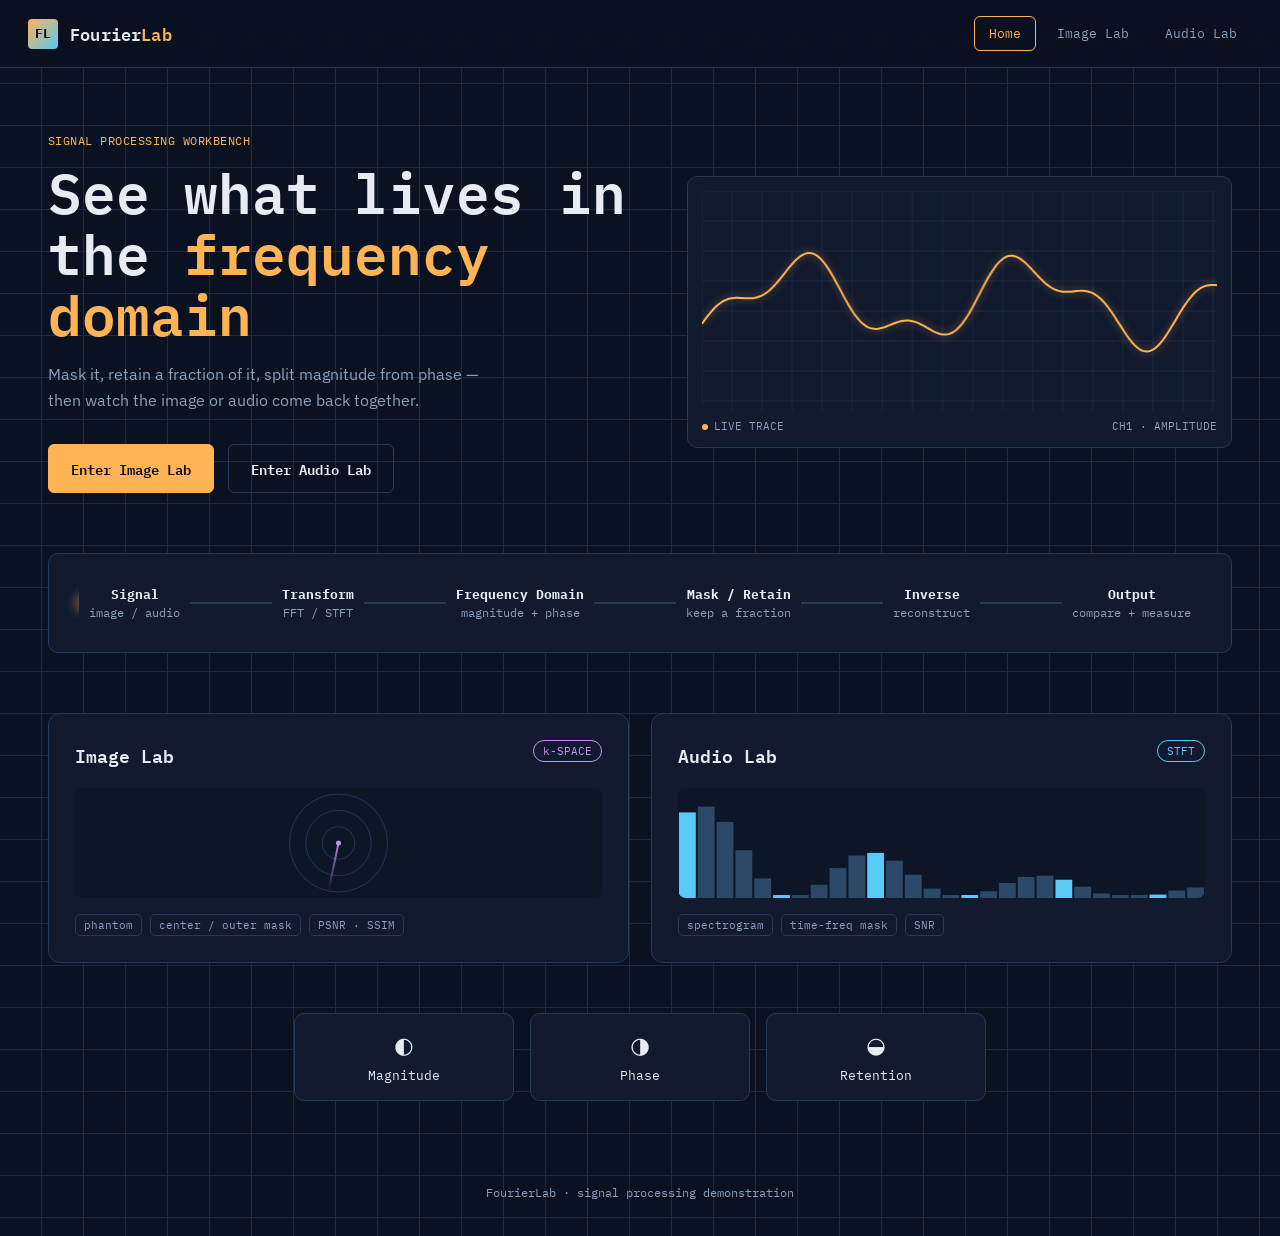
==== frontend/index.html @ 7675cf82 "changed teck stack, implemented core pages" ====
<!DOCTYPE html>
<html lang="en">
<head>
<meta charset="UTF-8">
<meta name="viewport" content="width=device-width, initial-scale=1.0">
<title>FourierLab</title>
<link rel="stylesheet" href="css/style.css">
</head>
<body>

<header class="topbar">
  <div class="brand">
    <img src="assets/logo.png" alt="" class="logo-img" onerror="this.style.display='none'; this.nextElementSibling.style.display='flex';">
    <div class="logo-fallback" style="display:none;">FL</div>
    <div class="brand-name">Fourier<span>Lab</span></div>
  </div>
  <nav class="topnav">
    <a href="index.html" class="active">Home</a>
    <a href="image-lab.html">Image Lab</a>
    <a href="audio-lab.html">Audio Lab</a>
  </nav>
</header>

<section class="hero">
  <div>
    <div class="hero-eyebrow">SIGNAL PROCESSING WORKBENCH</div>
    <h1>See what lives in<br>the <span class="accent">frequency domain</span></h1>
    <p class="hero-sub">
      Mask it, retain a fraction of it, split magnitude from phase —
      then watch the image or audio come back together.
    </p>
    <div class="hero-actions">
      <a href="image-lab.html" class="btn btn-primary">Enter Image Lab</a>
      <a href="audio-lab.html" class="btn btn-ghost">Enter Audio Lab</a>
    </div>
  </div>
  <div class="scope-wrap">
    <canvas id="heroScope"></canvas>
    <div class="scope-label">
      <span><span class="live-dot"></span>LIVE TRACE</span>
      <span>CH1 &middot; AMPLITUDE</span>
    </div>
  </div>
</section>

<div class="pipeline">
  <div class="pipeline-rail">
    <div class="pipeline-pulse"></div>
    <div class="pipeline-node"><b>Signal</b>image / audio</div>
    <div class="pipeline-node"><b>Transform</b>FFT / STFT</div>
    <div class="pipeline-node"><b>Frequency Domain</b>magnitude + phase</div>
    <div class="pipeline-node"><b>Mask / Retain</b>keep a fraction</div>
    <div class="pipeline-node"><b>Inverse</b>reconstruct</div>
    <div class="pipeline-node"><b>Output</b>compare + measure</div>
  </div>
</div>

<div class="tiles">
  <a href="image-lab.html" class="tile tile-mri">
    <div class="tile-top">
      <div class="tile-title">Image Lab</div>
      <div class="tile-domain">k-SPACE</div>
    </div>
    <div class="tile-visual"><canvas id="mriTileCanvas" style="width:100%; height:100%;"></canvas></div>
    <div class="tile-chips">
      <span>phantom</span><span>center / outer mask</span><span>PSNR &middot; SSIM</span>
    </div>
  </a>

  <a href="audio-lab.html" class="tile tile-audio">
    <div class="tile-top">
      <div class="tile-title">Audio Lab</div>
      <div class="tile-domain">STFT</div>
    </div>
    <div class="tile-visual"><canvas id="audioTileCanvas" style="width:100%; height:100%;"></canvas></div>
    <div class="tile-chips">
      <span>spectrogram</span><span>time-freq mask</span><span>SNR</span>
    </div>
  </a>
</div>

<div class="glossary">
  <div class="gloss-item">
    <div class="gloss-icon">◐</div>
    <div class="gloss-label">Magnitude</div>
    <div class="gloss-tip">Energy at each frequency — mostly contrast in images, loudness in audio.</div>
  </div>
  <div class="gloss-item">
    <div class="gloss-icon">◑</div>
    <div class="gloss-label">Phase</div>
    <div class="gloss-tip">Alignment of each frequency — carries most of an image's structure, but little of what you hear.</div>
  </div>
  <div class="gloss-item">
    <div class="gloss-icon">◒</div>
    <div class="gloss-label">Retention</div>
    <div class="gloss-tip">Reconstructing from a fraction of the data — the core experiment in both labs.</div>
  </div>
</div>

<div class="site-footer">FourierLab &middot; signal processing demonstration</div>

<script src="js/animations.js"></script>
<script src="js/api.js"></script>
<script>
  drawScope("heroScope");
  drawRadialSweep("mriTileCanvas");
  drawSpectrumBars("audioTileCanvas");
</script>
</body>
</html>
---- frontend/css/style.css ----
@import url('https://fonts.googleapis.com/css2?family=IBM+Plex+Mono:wght@400;500;600;700&family=IBM+Plex+Sans:wght@400;500&display=swap');

:root {
  --bg: #0A1120;
  --panel: #111A2E;
  --panel-raised: #16223B;
  --grid: #1C2A44;
  --border: #263a5c;
  --amber: #FFB454;
  --cyan: #59C9F5;
  --violet: #C792EA;
  --text: #E7ECF3;
  --text-dim: #8CA0BE;
  --success: #4ADE80;
  --error: #F87171;
  --header-h: 68px;
  --sidebar-w: 272px;
  --mono: 'IBM Plex Mono', 'Courier New', monospace;
  --sans: 'IBM Plex Sans', system-ui, sans-serif;
}

* { box-sizing: border-box; margin: 0; padding: 0; }

@media (prefers-reduced-motion: reduce) {
  *, *::before, *::after { animation-duration: 0.01ms !important; animation-iteration-count: 1 !important; }
}

body {
  background: var(--bg);
  color: var(--text);
  font-family: var(--sans);
  background-image:
    linear-gradient(var(--grid) 1px, transparent 1px),
    linear-gradient(90deg, var(--grid) 1px, transparent 1px);
  background-size: 42px 42px;
  background-position: -1px -1px;
}

a { color: inherit; text-decoration: none; }

::selection { background: var(--amber); color: #0A1120; }

/* ---------- topbar ---------- */

.topbar {
  height: var(--header-h);
  display: flex;
  align-items: center;
  justify-content: space-between;
  padding: 0 28px;
  border-bottom: 1px solid var(--border);
  background: rgba(10, 17, 32, 0.9);
  backdrop-filter: blur(6px);
  position: sticky;
  top: 0;
  z-index: 50;
}

.brand { display: flex; align-items: center; gap: 12px; }

.logo-img { height: 30px; width: 30px; object-fit: contain; display: block; }
.logo-fallback {
  height: 30px; width: 30px; border-radius: 4px;
  background: linear-gradient(135deg, var(--amber), var(--cyan));
  align-items: center; justify-content: center;
  font-family: var(--mono); font-weight: 700; font-size: 0.8rem; color: #0A1120;
}
.brand-name {
  font-family: var(--mono);
  font-weight: 600;
  font-size: 1.05rem;
  letter-spacing: 0.01em;
}
.brand-name span { color: var(--amber); }

.topnav { display: flex; gap: 6px; }
.topnav a {
  font-family: var(--mono);
  font-size: 0.82rem;
  color: var(--text-dim);
  padding: 8px 14px;
  border-radius: 6px;
  border: 1px solid transparent;
  transition: color 0.15s, border-color 0.15s;
}
.topnav a:hover { color: var(--text); border-color: var(--border); }
.topnav a.active { color: var(--amber); border-color: var(--amber); }

/* ---------- layout: app shell (used on lab pages) ---------- */

.app-layout { display: flex; min-height: calc(100vh - var(--header-h)); }

.sidebar {
  width: var(--sidebar-w);
  flex-shrink: 0;
  background: var(--panel);
  border-right: 1px solid var(--border);
  padding: 22px 18px;
  overflow-y: auto;
}

.sidebar-group { margin-bottom: 22px; }
.sidebar-title {
  font-family: var(--mono);
  font-size: 0.68rem;
  text-transform: uppercase;
  letter-spacing: 0.08em;
  color: var(--text-dim);
  margin-bottom: 10px;
}

.content { flex: 1; padding: 36px 44px; max-width: 1500px; }

/* ---------- hero ---------- */

.hero {
  display: grid;
  grid-template-columns: 1.1fr 1fr;
  gap: 40px;
  align-items: center;
  padding: 64px 48px 52px 48px;
  max-width: 1400px;
  margin: 0 auto;
}

.hero-eyebrow {
  font-family: var(--mono);
  font-size: 0.78rem;
  color: var(--amber);
  letter-spacing: 0.04em;
  margin-bottom: 14px;
}

.hero h1 {
  font-family: var(--mono);
  font-size: clamp(2.3rem, 4.4vw, 3.6rem);
  font-weight: 600;
  line-height: 1.08;
  color: var(--text);
}

.hero h1 .accent { color: var(--amber); }

.hero-sub {
  font-family: var(--sans);
  font-size: 1rem;
  color: var(--text-dim);
  max-width: 46ch;
  margin: 18px 0 30px 0;
  line-height: 1.6;
}

.hero-actions { display: flex; gap: 14px; }

.btn {
  font-family: var(--mono);
  font-size: 0.86rem;
  font-weight: 600;
  padding: 12px 22px;
  border-radius: 6px;
  border: 1px solid var(--border);
  cursor: pointer;
  display: inline-flex;
  align-items: center;
  gap: 8px;
  transition: transform 0.15s, border-color 0.15s, background 0.15s;
}
.btn-primary { background: var(--amber); color: #0A1120; border-color: var(--amber); }
.btn-primary:hover { transform: translateY(-2px); }
.btn-ghost { background: transparent; color: var(--text); }
.btn-ghost:hover { border-color: var(--cyan); color: var(--cyan); }

.scope-wrap {
  border: 1px solid var(--border);
  border-radius: 10px;
  background: var(--panel);
  padding: 14px;
}
.scope-wrap canvas { width: 100%; height: 220px; display: block; border-radius: 6px; }
.scope-label {
  font-family: var(--mono);
  font-size: 0.7rem;
  color: var(--text-dim);
  display: flex;
  justify-content: space-between;
  margin-top: 8px;
}
.scope-label .live-dot {
  display: inline-block; width: 6px; height: 6px; border-radius: 50%;
  background: var(--amber); margin-right: 6px;
  animation: pulse-dot 1.4s ease-in-out infinite;
}
@keyframes pulse-dot { 0%, 100% { opacity: 1; } 50% { opacity: 0.3; } }

/* ---------- pipeline strip ---------- */

.pipeline {
  max-width: 1400px;
  margin: 8px auto 60px auto;
  padding: 0 48px;
}

.pipeline-rail {
  position: relative;
  display: flex;
  justify-content: space-between;
  align-items: center;
  border: 1px solid var(--border);
  background: var(--panel);
  border-radius: 10px;
  padding: 26px 30px;
  overflow: hidden;
}

.pipeline-rail::before {
  content: "";
  position: absolute;
  left: 30px; right: 30px; top: 50%;
  height: 2px;
  background: var(--border);
  transform: translateY(-50%);
  z-index: 0;
}

.pipeline-pulse {
  position: absolute;
  top: 50%; left: 30px;
  width: 10px; height: 10px;
  margin-top: -5px;
  border-radius: 50%;
  background: var(--amber);
  box-shadow: 0 0 12px 3px rgba(255, 180, 84, 0.6);
  animation: travel 5s linear infinite;
  z-index: 1;
}
@keyframes travel {
  0%   { left: 30px; opacity: 0; }
  4%   { opacity: 1; }
  92%  { opacity: 1; }
  100% { left: calc(100% - 40px); opacity: 0; }
}

.pipeline-node {
  position: relative;
  z-index: 2;
  font-family: var(--mono);
  font-size: 0.76rem;
  color: var(--text-dim);
  background: var(--panel);
  padding: 6px 10px;
  text-align: center;
}
.pipeline-node b { display: block; color: var(--text); font-size: 0.82rem; margin-bottom: 2px; }

/* ---------- instrument tiles ---------- */

.tiles {
  max-width: 1400px;
  margin: 0 auto 50px auto;
  padding: 0 48px;
  display: grid;
  grid-template-columns: 1fr 1fr;
  gap: 22px;
}

.tile {
  border: 1px solid var(--border);
  background: var(--panel);
  border-radius: 12px;
  padding: 26px;
  transition: border-color 0.2s, transform 0.2s;
  display: block;
}
.tile:hover { transform: translateY(-3px); }
.tile-mri:hover { border-color: var(--violet); }
.tile-audio:hover { border-color: var(--cyan); }

.tile-top { display: flex; justify-content: space-between; align-items: flex-start; margin-bottom: 18px; }
.tile-title { font-family: var(--mono); font-size: 1.15rem; font-weight: 600; color: var(--text); }
.tile-domain { font-family: var(--mono); font-size: 0.68rem; padding: 3px 9px; border-radius: 999px; border: 1px solid; }
.tile-mri .tile-domain { color: var(--violet); border-color: var(--violet); }
.tile-audio .tile-domain { color: var(--cyan); border-color: var(--cyan); }

.tile-visual { height: 110px; margin-bottom: 16px; border-radius: 8px; background: #0d1626; overflow: hidden; }

.tile-chips { display: flex; gap: 8px; flex-wrap: wrap; font-family: var(--mono); font-size: 0.7rem; color: var(--text-dim); }
.tile-chips span { border: 1px solid var(--border); padding: 3px 8px; border-radius: 5px; }

/* ---------- glossary strip ---------- */

.glossary {
  max-width: 1400px;
  margin: 0 auto 60px auto;
  padding: 0 48px;
  display: flex;
  gap: 16px;
  justify-content: center;
}

.gloss-item {
  border: 1px solid var(--border);
  background: var(--panel);
  border-radius: 10px;
  padding: 16px 22px;
  text-align: center;
  flex: 1;
  max-width: 220px;
  cursor: default;
  position: relative;
}
.gloss-icon { font-size: 1.4rem; margin-bottom: 8px; }
.gloss-label { font-family: var(--mono); font-size: 0.8rem; color: var(--text); }
.gloss-item .gloss-tip {
  position: absolute; bottom: 100%; left: 50%; transform: translateX(-50%) translateY(-8px);
  background: var(--panel-raised); border: 1px solid var(--border); border-radius: 6px;
  padding: 8px 12px; width: 200px; font-size: 0.74rem; color: var(--text-dim);
  opacity: 0; pointer-events: none; transition: opacity 0.15s, transform 0.15s;
}
.gloss-item:hover .gloss-tip { opacity: 1; transform: translateX(-50%) translateY(-14px); }

/* ---------- footer ---------- */

.site-footer {
  text-align: center;
  font-family: var(--mono);
  font-size: 0.72rem;
  color: var(--text-dim);
  padding: 24px 0 36px 0;
}

@media (max-width: 880px) {
  .hero { grid-template-columns: 1fr; padding: 40px 24px; }
  .tiles { grid-template-columns: 1fr; padding: 0 24px; }
  .pipeline { padding: 0 24px; }
  .pipeline-rail { flex-wrap: wrap; gap: 14px; }
  .pipeline-rail::before, .pipeline-pulse { display: none; }
  .glossary { flex-wrap: wrap; padding: 0 24px; }
}
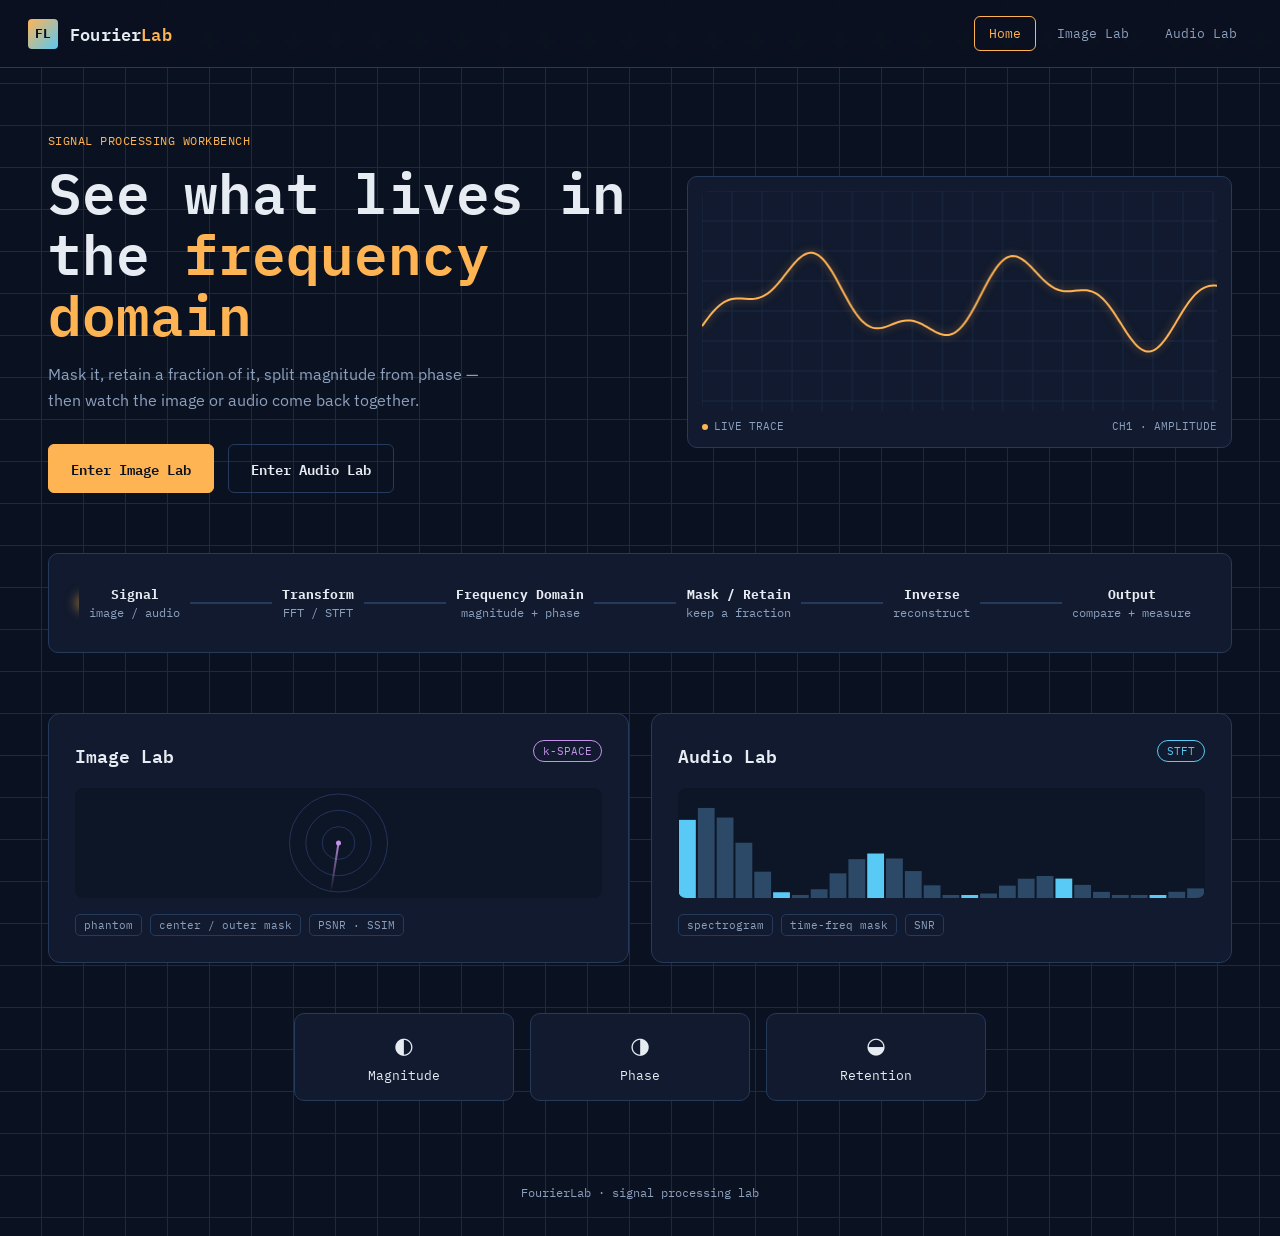
==== commit a35f28cb: "added README" ====
--- a/frontend/index.html
+++ b/frontend/index.html
@@ -97,7 +97,7 @@
   </div>
 </div>
 
-<div class="site-footer">FourierLab &middot; signal processing demonstration</div>
+<div class="site-footer">FourierLab &middot; signal processing lab</div>
 
 <script src="js/animations.js"></script>
 <script src="js/api.js"></script>
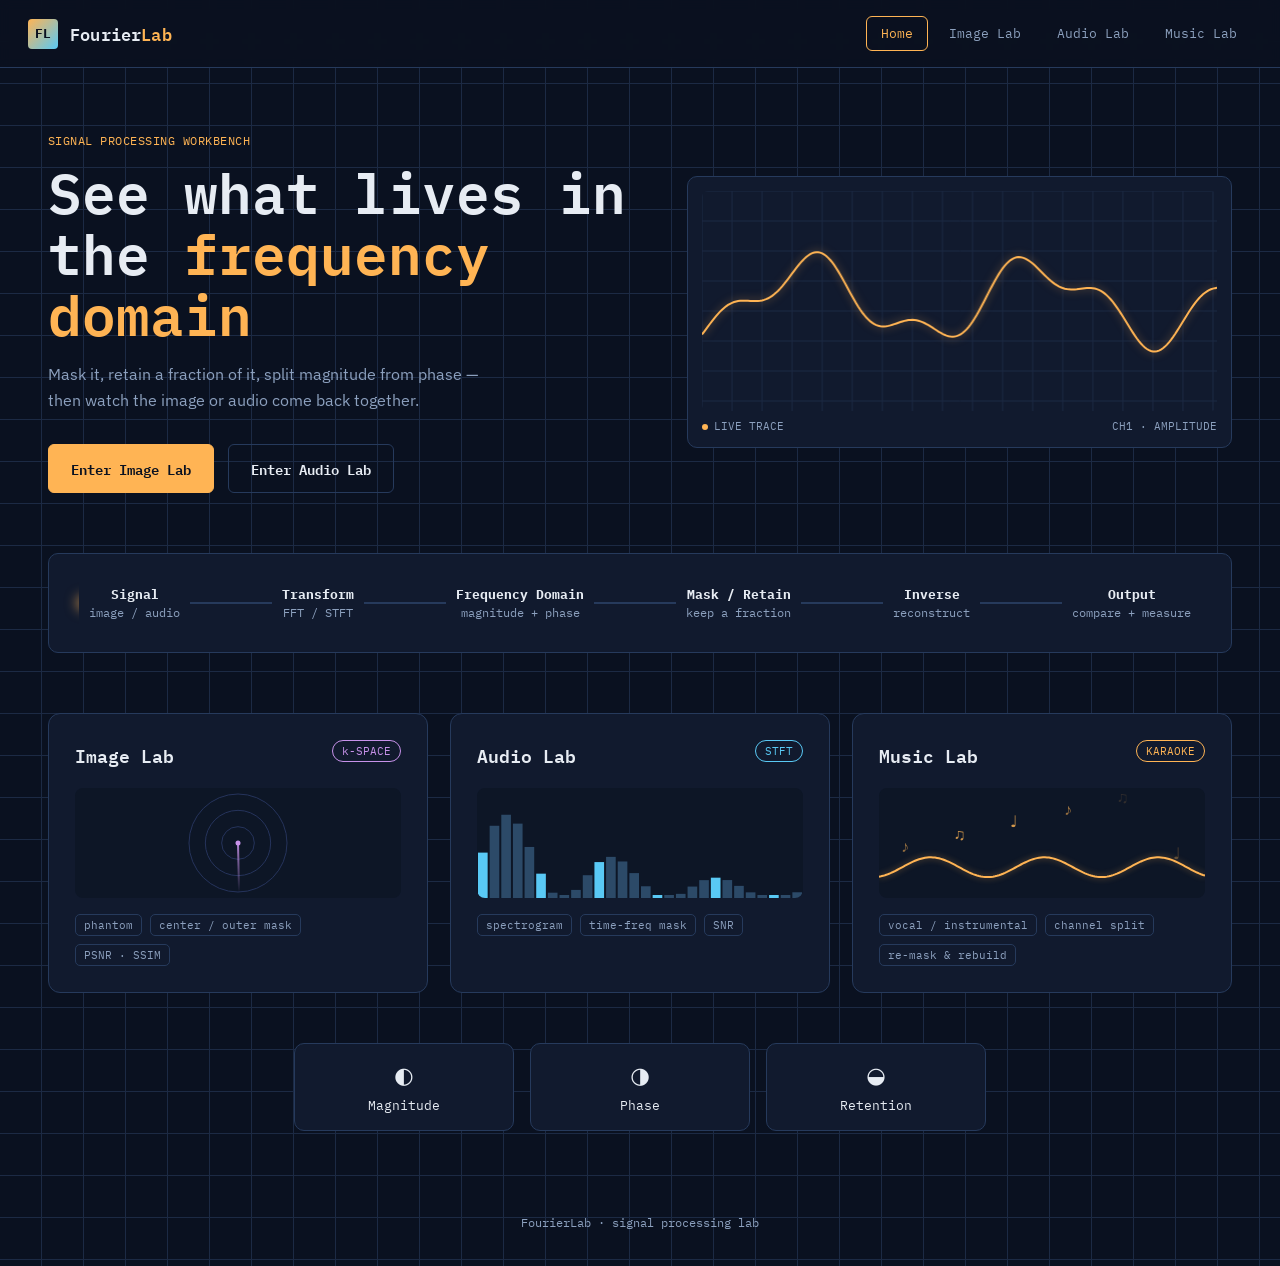
==== commit 34372f17: "primary changes for music-lab" ====
--- a/frontend/index.html
+++ b/frontend/index.html
@@ -1,110 +1,128 @@
 <!DOCTYPE html>
 <html lang="en">
+
 <head>
-<meta charset="UTF-8">
-<meta name="viewport" content="width=device-width, initial-scale=1.0">
-<title>FourierLab</title>
-<link rel="stylesheet" href="css/style.css">
+  <meta charset="UTF-8">
+  <meta name="viewport" content="width=device-width, initial-scale=1.0">
+  <title>FourierLab</title>
+  <link rel="stylesheet" href="css/style.css">
 </head>
+
 <body>
 
-<header class="topbar">
-  <div class="brand">
-    <img src="assets/logo.png" alt="" class="logo-img" onerror="this.style.display='none'; this.nextElementSibling.style.display='flex';">
-    <div class="logo-fallback" style="display:none;">FL</div>
-    <div class="brand-name">Fourier<span>Lab</span></div>
-  </div>
-  <nav class="topnav">
-    <a href="index.html" class="active">Home</a>
-    <a href="image-lab.html">Image Lab</a>
-    <a href="audio-lab.html">Audio Lab</a>
-  </nav>
-</header>
+  <header class="topbar">
+    <div class="brand">
+      <img src="assets/logo.png" alt="" class="logo-img"
+        onerror="this.style.display='none'; this.nextElementSibling.style.display='flex';">
+      <div class="logo-fallback" style="display:none;">FL</div>
+      <div class="brand-name">Fourier<span>Lab</span></div>
+    </div>
+    <nav class="topnav">
+      <a href="index.html" class="active">Home</a>
+      <a href="image-lab.html">Image Lab</a>
+      <a href="audio-lab.html">Audio Lab</a>
+      <a href="music-lab.html">Music Lab</a>
+    </nav>
+  </header>
 
-<section class="hero">
-  <div>
-    <div class="hero-eyebrow">SIGNAL PROCESSING WORKBENCH</div>
-    <h1>See what lives in<br>the <span class="accent">frequency domain</span></h1>
-    <p class="hero-sub">
-      Mask it, retain a fraction of it, split magnitude from phase —
-      then watch the image or audio come back together.
-    </p>
-    <div class="hero-actions">
-      <a href="image-lab.html" class="btn btn-primary">Enter Image Lab</a>
-      <a href="audio-lab.html" class="btn btn-ghost">Enter Audio Lab</a>
+  <section class="hero">
+    <div>
+      <div class="hero-eyebrow">SIGNAL PROCESSING WORKBENCH</div>
+      <h1>See what lives in<br>the <span class="accent">frequency domain</span></h1>
+      <p class="hero-sub">
+        Mask it, retain a fraction of it, split magnitude from phase —
+        then watch the image or audio come back together.
+      </p>
+      <div class="hero-actions">
+        <a href="image-lab.html" class="btn btn-primary">Enter Image Lab</a>
+        <a href="audio-lab.html" class="btn btn-ghost">Enter Audio Lab</a>
+      </div>
+    </div>
+    <div class="scope-wrap">
+      <canvas id="heroScope"></canvas>
+      <div class="scope-label">
+        <span><span class="live-dot"></span>LIVE TRACE</span>
+        <span>CH1 &middot; AMPLITUDE</span>
+      </div>
+    </div>
+  </section>
+
+  <div class="pipeline">
+    <div class="pipeline-rail">
+      <div class="pipeline-pulse"></div>
+      <div class="pipeline-node"><b>Signal</b>image / audio</div>
+      <div class="pipeline-node"><b>Transform</b>FFT / STFT</div>
+      <div class="pipeline-node"><b>Frequency Domain</b>magnitude + phase</div>
+      <div class="pipeline-node"><b>Mask / Retain</b>keep a fraction</div>
+      <div class="pipeline-node"><b>Inverse</b>reconstruct</div>
+      <div class="pipeline-node"><b>Output</b>compare + measure</div>
     </div>
   </div>
-  <div class="scope-wrap">
-    <canvas id="heroScope"></canvas>
-    <div class="scope-label">
-      <span><span class="live-dot"></span>LIVE TRACE</span>
-      <span>CH1 &middot; AMPLITUDE</span>
+
+  <div class="tiles">
+    <a href="image-lab.html" class="tile tile-mri">
+      <div class="tile-top">
+        <div class="tile-title">Image Lab</div>
+        <div class="tile-domain">k-SPACE</div>
+      </div>
+      <div class="tile-visual"><canvas id="mriTileCanvas" style="width:100%; height:100%;"></canvas></div>
+      <div class="tile-chips">
+        <span>phantom</span><span>center / outer mask</span><span>PSNR &middot; SSIM</span>
+      </div>
+    </a>
+
+    <a href="audio-lab.html" class="tile tile-audio">
+      <div class="tile-top">
+        <div class="tile-title">Audio Lab</div>
+        <div class="tile-domain">STFT</div>
+      </div>
+      <div class="tile-visual"><canvas id="audioTileCanvas" style="width:100%; height:100%;"></canvas></div>
+      <div class="tile-chips">
+        <span>spectrogram</span><span>time-freq mask</span><span>SNR</span>
+      </div>
+    </a>
+
+    <a href="music-lab.html" class="tile tile-music">
+      <div class="tile-top">
+        <div class="tile-title">Music Lab</div>
+        <div class="tile-domain">KARAOKE</div>
+      </div>
+      <div class="tile-visual"><canvas id="musicTileCanvas" style="width:100%; height:100%;"></canvas></div>
+      <div class="tile-chips">
+        <span>vocal / instrumental</span><span>channel split</span><span>re-mask &amp; rebuild</span>
+      </div>
+    </a>
+  </div>
+
+  <div class="glossary">
+    <div class="gloss-item">
+      <div class="gloss-icon">◐</div>
+      <div class="gloss-label">Magnitude</div>
+      <div class="gloss-tip">Energy at each frequency — mostly contrast in images, loudness in audio.</div>
+    </div>
+    <div class="gloss-item">
+      <div class="gloss-icon">◑</div>
+      <div class="gloss-label">Phase</div>
+      <div class="gloss-tip">Alignment of each frequency — carries most of an image's structure, but little of what you
+        hear.</div>
+    </div>
+    <div class="gloss-item">
+      <div class="gloss-icon">◒</div>
+      <div class="gloss-label">Retention</div>
+      <div class="gloss-tip">Reconstructing from a fraction of the data — the core experiment in both labs.</div>
     </div>
   </div>
-</section>
 
-<div class="pipeline">
-  <div class="pipeline-rail">
-    <div class="pipeline-pulse"></div>
-    <div class="pipeline-node"><b>Signal</b>image / audio</div>
-    <div class="pipeline-node"><b>Transform</b>FFT / STFT</div>
-    <div class="pipeline-node"><b>Frequency Domain</b>magnitude + phase</div>
-    <div class="pipeline-node"><b>Mask / Retain</b>keep a fraction</div>
-    <div class="pipeline-node"><b>Inverse</b>reconstruct</div>
-    <div class="pipeline-node"><b>Output</b>compare + measure</div>
-  </div>
-</div>
+  <div class="site-footer">FourierLab &middot; signal processing lab</div>
 
-<div class="tiles">
-  <a href="image-lab.html" class="tile tile-mri">
-    <div class="tile-top">
-      <div class="tile-title">Image Lab</div>
-      <div class="tile-domain">k-SPACE</div>
-    </div>
-    <div class="tile-visual"><canvas id="mriTileCanvas" style="width:100%; height:100%;"></canvas></div>
-    <div class="tile-chips">
-      <span>phantom</span><span>center / outer mask</span><span>PSNR &middot; SSIM</span>
-    </div>
-  </a>
+  <script src="js/animations.js"></script>
+  <script src="js/api.js"></script>
+  <script>
+    drawScope("heroScope");
+    drawRadialSweep("mriTileCanvas");
+    drawSpectrumBars("audioTileCanvas");
+    drawMusicSignal("musicTileCanvas");
+  </script>
+</body>
 
-  <a href="audio-lab.html" class="tile tile-audio">
-    <div class="tile-top">
-      <div class="tile-title">Audio Lab</div>
-      <div class="tile-domain">STFT</div>
-    </div>
-    <div class="tile-visual"><canvas id="audioTileCanvas" style="width:100%; height:100%;"></canvas></div>
-    <div class="tile-chips">
-      <span>spectrogram</span><span>time-freq mask</span><span>SNR</span>
-    </div>
-  </a>
-</div>
-
-<div class="glossary">
-  <div class="gloss-item">
-    <div class="gloss-icon">◐</div>
-    <div class="gloss-label">Magnitude</div>
-    <div class="gloss-tip">Energy at each frequency — mostly contrast in images, loudness in audio.</div>
-  </div>
-  <div class="gloss-item">
-    <div class="gloss-icon">◑</div>
-    <div class="gloss-label">Phase</div>
-    <div class="gloss-tip">Alignment of each frequency — carries most of an image's structure, but little of what you hear.</div>
-  </div>
-  <div class="gloss-item">
-    <div class="gloss-icon">◒</div>
-    <div class="gloss-label">Retention</div>
-    <div class="gloss-tip">Reconstructing from a fraction of the data — the core experiment in both labs.</div>
-  </div>
-</div>
-
-<div class="site-footer">FourierLab &middot; signal processing lab</div>
-
-<script src="js/animations.js"></script>
-<script src="js/api.js"></script>
-<script>
-  drawScope("heroScope");
-  drawRadialSweep("mriTileCanvas");
-  drawSpectrumBars("audioTileCanvas");
-</script>
-</body>
-</html>
+</html>
--- a/frontend/css/style.css
+++ b/frontend/css/style.css
@@ -109,7 +109,97 @@
   margin-bottom: 10px;
 }
 
+/* ---------- audio lab: sidebar blocks ---------- */
+
+.sidebar-block {
+  background: var(--panel);
+  border: 1px solid var(--border);
+  border-radius: 10px;
+  padding: 16px;
+  margin-bottom: 18px;
+}
+
+.sidebar-block:last-child {
+  margin-bottom: 0;
+}
+
+.sidebar-block .sidebar-title {
+  margin-bottom: 12px;
+}
+
 .content { flex: 1; padding: 36px 44px; max-width: 1500px; }
+
+
+/* ---------- audio lab: upload dropzone ---------- */
+
+.upload-panel {
+  margin-top: 12px;
+}
+
+.upload-dropzone {
+  border: 1px dashed var(--border);
+  border-radius: 8px;
+  background: var(--panel-raised);
+  padding: 20px 12px;
+  text-align: center;
+  cursor: pointer;
+  transition:
+    border-color 0.15s,
+    background 0.15s,
+    transform 0.15s;
+}
+
+.upload-dropzone:hover {
+  border-color: var(--cyan);
+  background: #192740;
+}
+
+.upload-dropzone.dragover {
+  border-color: var(--amber);
+  background: #1b2942;
+  transform: translateY(-1px);
+}
+
+.upload-dropzone-icon {
+  font-family: var(--mono);
+  font-size: 1.35rem;
+  color: var(--cyan);
+  margin-bottom: 8px;
+}
+
+.upload-dropzone-title {
+  font-family: var(--mono);
+  font-size: 0.78rem;
+  font-weight: 600;
+  color: var(--text);
+}
+
+.upload-dropzone-subtitle {
+  font-family: var(--sans);
+  font-size: 0.72rem;
+  color: var(--text-dim);
+  margin-top: 4px;
+}
+
+.upload-dropzone-formats {
+  font-family: var(--mono);
+  font-size: 0.6rem;
+  color: var(--text-dim);
+  margin-top: 10px;
+  line-height: 1.5;
+}
+
+.selected-file-name {
+  font-family: var(--mono);
+  font-size: 0.68rem;
+  color: var(--amber);
+  margin-top: 9px;
+  line-height: 1.4;
+  word-break: break-word;
+  display: none;
+}
+
+
 
 /* ---------- hero ---------- */
 
@@ -259,7 +349,7 @@
   margin: 0 auto 50px auto;
   padding: 0 48px;
   display: grid;
-  grid-template-columns: 1fr 1fr;
+  grid-template-columns: repeat(auto-fit, minmax(320px, 1fr));
   gap: 22px;
 }
 
@@ -285,6 +375,12 @@
 
 .tile-chips { display: flex; gap: 8px; flex-wrap: wrap; font-family: var(--mono); font-size: 0.7rem; color: var(--text-dim); }
 .tile-chips span { border: 1px solid var(--border); padding: 3px 8px; border-radius: 5px; }
+
+
+/* music lab */
+.tile-music:hover { border-color: #FFB454; }
+.tile-music .tile-domain { color: #FFB454; border-color: #FFB454; }
+
 
 /* ---------- glossary strip ---------- */
 
@@ -336,3 +432,833 @@
   .pipeline-rail::before, .pipeline-pulse { display: none; }
   .glossary { flex-wrap: wrap; padding: 0 24px; }
 }
+
+
+
+
+
+/* =========================================== */
+/* FOR AUDIO-LAB */
+/* =========================================== */
+
+/* ---------- lab page: sidebar controls ---------- */
+
+.field { margin-bottom: 16px; }
+.field-label {
+  display: block;
+  font-family: var(--mono);
+  font-size: 0.72rem;
+  text-transform: uppercase;
+  letter-spacing: 0.05em;
+  color: var(--text-dim);
+  margin-bottom: 6px;
+}
+
+select, input[type="number"], input[type="text"] {
+  width: 100%;
+  background: var(--panel-raised);
+  border: 1px solid var(--border);
+  color: var(--text);
+  font-family: var(--mono);
+  font-size: 0.84rem;
+  padding: 8px 10px;
+  border-radius: 6px;
+}
+select:focus, input:focus { outline: 1px solid var(--amber); }
+
+input[type="range"] {
+  width: 100%;
+  accent-color: var(--amber);
+}
+
+input[type="file"] {
+  width: 100%;
+  font-family: var(--sans);
+  font-size: 0.76rem;
+  color: var(--text-dim);
+}
+
+.radio-group { display: flex; flex-direction: column; gap: 6px; }
+.radio-option {
+  display: flex; align-items: center; gap: 8px;
+  font-family: var(--sans); font-size: 0.84rem; color: var(--text);
+  cursor: pointer;
+}
+.radio-option input { accent-color: var(--amber); }
+
+.btn-block { display: block; width: 100%; text-align: center; }
+.btn-sm { padding: 7px 12px; font-size: 0.78rem; }
+.btn-outline-cyan { background: transparent; border-color: var(--cyan); color: var(--cyan); }
+.btn-outline-violet { background: transparent; border-color: var(--violet); color: var(--violet); }
+.btn:disabled { opacity: 0.4; cursor: not-allowed; transform: none !important; }
+
+.sidebar-readout {
+  font-family: var(--mono);
+  font-size: 0.76rem;
+  color: var(--text-dim);
+  border-top: 1px solid var(--border);
+  padding-top: 14px;
+  margin-top: 4px;
+  line-height: 1.7;
+}
+.sidebar-readout b { color: var(--amber); }
+
+.sidebar-status {
+  font-family: var(--mono);
+  font-size: 0.72rem;
+  color: var(--text-dim);
+  line-height: 1.5;
+  margin-bottom: 10px;
+}
+
+.sidebar-status.loaded {
+  color: var(--amber);
+}
+
+.sidebar-summary-block .sidebar-readout {
+  border-top: 1px solid var(--border);
+  padding-top: 12px;
+  margin-top: 10px;
+}
+
+/* ---------- lab page: tabs ---------- */
+
+.lab-tabs {
+  display: flex;
+  gap: 4px;
+  border-bottom: 1px solid var(--border);
+  margin-bottom: 24px;
+  flex-wrap: wrap;
+}
+.lab-tab {
+  font-family: var(--mono);
+  font-size: 0.82rem;
+  color: var(--text-dim);
+  padding: 10px 16px;
+  border-bottom: 2px solid transparent;
+  cursor: pointer;
+  background: none;
+  border-top: none; border-left: none; border-right: none;
+}
+.lab-tab:hover { color: var(--text); }
+.lab-tab.active { color: var(--amber); border-bottom-color: var(--amber); }
+
+.lab-panel { display: none; }
+.lab-panel.active { display: block; animation: panel-in 0.25s ease; }
+@keyframes panel-in { from { opacity: 0; transform: translateY(4px); } to { opacity: 1; transform: translateY(0); } }
+
+/* ---------- lab page: plot cards ---------- */
+
+.plot-card {
+  background: var(--panel);
+  border: 1px solid var(--border);
+  border-radius: 10px;
+  padding: 18px 20px;
+  margin-bottom: 20px;
+}
+.plot-card-head {
+  display: flex; justify-content: space-between; align-items: center;
+  margin-bottom: 12px;
+}
+.plot-card-title {
+  font-family: var(--mono); font-size: 0.85rem; font-weight: 600; color: var(--text);
+}
+.plot-toggle-group { display: flex; gap: 6px; }
+.plot-toggle {
+  font-family: var(--mono); font-size: 0.7rem;
+  background: var(--panel-raised); border: 1px solid var(--border); color: var(--text-dim);
+  padding: 4px 10px; border-radius: 5px; cursor: pointer;
+}
+.plot-toggle.active { color: var(--amber); border-color: var(--amber); }
+
+.plot-row { display: grid; grid-template-columns: 1fr 1fr; gap: 20px; }
+
+.plot-hint {
+  font-family: var(--sans); font-size: 0.76rem; color: var(--text-dim); margin-top: 8px;
+}
+
+/* ---------- lab page: readouts, metrics, audio players ---------- */
+
+.readout-row { display: flex; gap: 14px; flex-wrap: wrap; margin: 16px 0; }
+.readout {
+  background: var(--panel-raised);
+  border: 1px solid var(--border);
+  border-radius: 8px;
+  padding: 12px 18px;
+  min-width: 130px;
+}
+.readout-label { font-family: var(--mono); font-size: 0.66rem; color: var(--text-dim); text-transform: uppercase; letter-spacing: 0.05em; }
+.readout-value { font-family: var(--mono); font-size: 1.3rem; font-weight: 600; color: var(--amber); margin-top: 4px; }
+
+.player-row { display: flex; gap: 24px; flex-wrap: wrap; margin: 14px 0; }
+.player-block { flex: 1; min-width: 240px; }
+.player-block-label { font-family: var(--mono); font-size: 0.76rem; color: var(--text-dim); margin-bottom: 6px; }
+audio { width: 100%; height: 36px; }
+
+.mask-controls { display: grid; grid-template-columns: repeat(4, 1fr); gap: 12px; margin-bottom: 14px; }
+
+.action-row { display: flex; gap: 10px; align-items: center; flex-wrap: wrap; margin: 14px 0; }
+
+.spinner {
+  width: 14px; height: 14px; border-radius: 50%;
+  border: 2px solid var(--border); border-top-color: var(--amber);
+  animation: spin 0.7s linear infinite; display: inline-block;
+}
+@keyframes spin { to { transform: rotate(360deg); } }
+
+.empty-state {
+  font-family: var(--sans); font-size: 0.88rem; color: var(--text-dim);
+  text-align: center; padding: 40px 20px;
+}
+
+@media (max-width: 980px) {
+  .app-layout { flex-direction: column; }
+  .sidebar { width: 100%; }
+  .plot-row { grid-template-columns: 1fr; }
+  .mask-controls { grid-template-columns: repeat(2, 1fr); }
+}
+
+
+
+
+/* =========================================================
+   Audio Lab - Magnitude / Phase layout
+   ========================================================= */
+
+#tabMagPhase .mag-phase-section {
+    width: 100%;
+    margin-bottom: 28px;
+}
+
+#tabMagPhase .plot-card {
+    width: 100%;
+}
+
+#tabMagPhase .component-action-row {
+    display: flex;
+    justify-content: flex-start;
+    align-items: center;
+    margin-top: 14px;
+    margin-bottom: 14px;
+}
+
+#tabMagPhase .component-audio-row {
+    display: grid;
+    grid-template-columns: repeat(2, minmax(0, 1fr));
+    gap: 20px;
+    width: 100%;
+}
+
+#tabMagPhase .component-audio-row .player-block {
+    min-width: 0;
+}
+
+#tabMagPhase .component-audio-row audio {
+    width: 100%;
+    max-width: 100%;
+}
+
+@media (max-width: 800px) {
+    #tabMagPhase .component-audio-row {
+        grid-template-columns: 1fr;
+    }
+}
+
+
+/* =========================================================
+   Audio Lab - Retention plot layout
+   ========================================================= */
+
+.retention-plots {
+    display: grid;
+    grid-template-columns: repeat(2, minmax(0, 1fr));
+    gap: 20px;
+    width: 100%;
+}
+
+.retention-plot-card {
+    min-width: 0;
+    width: 100%;
+    overflow: hidden;
+}
+
+.retention-plot-card > div:last-child {
+    width: 100%;
+    min-width: 0;
+}
+
+
+/* Prevent Plotly from overflowing its card */
+.retention-plot-card .js-plotly-plot,
+.retention-plot-card .plot-container,
+.retention-plot-card .svg-container {
+    max-width: 100%;
+}
+
+
+/* Smaller screens: stack retention plots */
+@media (max-width: 900px) {
+    .retention-plots {
+        grid-template-columns: 1fr;
+    }
+
+    .component-player-row {
+        flex-wrap: wrap;
+    }
+
+    .component-player-row .component-action {
+        min-width: 100%;
+    }
+}
+
+
+
+
+/* ================================
+   RETENTION CONTROLS
+   ================================ */
+
+.retention-controls {
+    width: 100%;
+    margin-bottom: 24px;
+}
+
+/* Strategy + fraction row */
+.retention-settings {
+    display: grid;
+    grid-template-columns: minmax(260px, 0.8fr) minmax(300px, 1.5fr);
+    gap: 24px;
+    width: 100%;
+    align-items: end;
+}
+
+/* Make fields fill their grid cells */
+.retention-settings .field {
+    width: 100%;
+    min-width: 0;
+}
+
+.retention-settings select,
+.retention-settings input[type="range"] {
+    width: 100%;
+}
+
+/* Buttons row */
+.retention-actions {
+    display: grid;
+    grid-template-columns: repeat(3, 1fr);
+    gap: 20px;
+    width: 100%;
+    margin-top: 18px;
+}
+
+.retention-actions .btn {
+    width: 100%;
+    justify-content: center;
+}
+
+
+/* Responsive */
+@media (max-width: 800px) {
+
+    .retention-settings {
+        grid-template-columns: 1fr;
+        gap: 16px;
+    }
+
+    .retention-actions {
+        grid-template-columns: 1fr;
+        gap: 12px;
+    }
+
+}
+
+
+
+
+/* =========================================================
+   MASKING WORKSPACE
+   ========================================================= */
+
+.mask-workspace-card {
+    padding-bottom: 14px;
+}
+
+.mask-workspace-head {
+    display: flex;
+    align-items: flex-start;
+    justify-content: space-between;
+    gap: 20px;
+    margin-bottom: 14px;
+}
+
+.mask-workspace-subtitle {
+    margin-top: 5px;
+    font-family: var(--sans);
+    font-size: 0.78rem;
+    color: var(--text-dim);
+}
+
+.mask-selected-readout {
+    flex-shrink: 0;
+    padding: 7px 11px;
+    border: 1px solid var(--border);
+    border-radius: 6px;
+    background: var(--panel-raised);
+    color: var(--text-dim);
+    font-family: var(--mono);
+    font-size: 0.72rem;
+}
+
+.mask-selected-readout span {
+    color: var(--amber);
+    font-weight: 600;
+}
+
+
+/* =========================================================
+   EDIT / ADD MODE
+   ========================================================= */
+
+.mask-mode-bar {
+    display: flex;
+    align-items: center;
+    justify-content: space-between;
+    gap: 16px;
+    margin-bottom: 12px;
+}
+
+.mask-mode-toggle {
+    display: inline-flex;
+    padding: 3px;
+    background: var(--panel-raised);
+    border: 1px solid var(--border);
+    border-radius: 7px;
+}
+
+.mask-mode-btn {
+    border: 0;
+    background: transparent;
+    color: var(--text-dim);
+    font-family: var(--mono);
+    font-size: 0.72rem;
+    padding: 7px 12px;
+    border-radius: 5px;
+    cursor: pointer;
+    transition:
+        background 0.15s ease,
+        color 0.15s ease;
+}
+
+.mask-mode-btn:hover {
+    color: var(--text);
+}
+
+.mask-mode-btn.active {
+    background: var(--panel);
+    color: var(--amber);
+    box-shadow: 0 0 0 1px var(--border);
+}
+
+.mask-mode-hint {
+    color: var(--text-dim);
+    font-family: var(--sans);
+    font-size: 0.76rem;
+    text-align: right;
+}
+
+
+/* =========================================================
+   REGION DROPDOWN
+   ========================================================= */
+
+.mask-region-panel {
+    position: relative;
+    margin-bottom: 14px;
+}
+
+.mask-region-panel-head {
+    margin-bottom: 6px;
+}
+
+.mask-region-dropdown {
+    position: relative;
+    width: 100%;
+}
+
+.mask-region-dropdown-btn {
+    width: 100%;
+    display: flex;
+    align-items: center;
+    justify-content: space-between;
+
+    padding: 9px 11px;
+
+    background: var(--panel-raised);
+    border: 1px solid var(--border);
+    border-radius: 6px;
+
+    color: var(--text);
+    font-family: var(--mono);
+    font-size: 0.78rem;
+
+    cursor: pointer;
+    text-align: left;
+}
+
+.mask-region-dropdown-btn:hover {
+    border-color: var(--text-dim);
+}
+
+.mask-dropdown-chevron {
+    color: var(--text-dim);
+    font-size: 0.9rem;
+    transition: transform 0.15s ease;
+}
+
+.mask-region-dropdown.open .mask-dropdown-chevron {
+    transform: rotate(180deg);
+}
+
+.mask-region-dropdown-menu {
+    position: absolute;
+    z-index: 30;
+
+    top: calc(100% + 5px);
+    left: 0;
+    right: 0;
+
+    display: none;
+
+    max-height: 220px;
+    overflow-y: auto;
+
+    background: var(--panel-raised);
+    border: 1px solid var(--border);
+    border-radius: 7px;
+
+    box-shadow: 0 12px 30px rgba(0, 0, 0, 0.28);
+}
+
+.mask-region-dropdown.open .mask-region-dropdown-menu {
+    display: block;
+}
+
+.mask-region-item {
+    display: flex;
+    align-items: center;
+    justify-content: space-between;
+    gap: 12px;
+
+    width: 100%;
+    padding: 9px 11px;
+
+    background: transparent;
+    border: 0;
+
+    color: var(--text);
+    font-family: var(--mono);
+    font-size: 0.76rem;
+
+    cursor: pointer;
+    text-align: left;
+}
+
+.mask-region-item:hover {
+    background: rgba(255, 255, 255, 0.035);
+}
+
+.mask-region-item.selected {
+    background: rgba(255, 190, 70, 0.08);
+    color: var(--amber);
+}
+
+.mask-region-item-label {
+    flex: 1;
+}
+
+.mask-region-item-checkbox {
+    display: flex;
+    align-items: center;
+    gap: 7px;
+
+    color: var(--text-dim);
+    font-family: var(--sans);
+    font-size: 0.72rem;
+}
+
+.mask-region-item-checkbox input {
+    accent-color: var(--amber);
+    cursor: pointer;
+}
+
+.mask-region-empty {
+    padding: 12px;
+    color: var(--text-dim);
+    font-family: var(--sans);
+    font-size: 0.76rem;
+}
+
+
+/* =========================================================
+   REGION EDITOR
+   ========================================================= */
+
+.mask-editor-card {
+    padding: 15px 16px;
+
+    background: var(--panel);
+    border: 1px solid var(--border);
+    border-radius: 9px;
+
+    margin-bottom: 14px;
+}
+
+.mask-editor-grid {
+    display: grid;
+    grid-template-columns: repeat(4, 1fr);
+    gap: 12px;
+}
+
+.mask-editor-grid .field {
+    margin-bottom: 0;
+}
+
+.mask-editor-lower {
+    display: flex;
+    align-items: center;
+    justify-content: space-between;
+
+    gap: 20px;
+
+    margin-top: 15px;
+    padding-top: 14px;
+
+    border-top: 1px solid var(--border);
+}
+
+.mask-operation-block {
+    display: flex;
+    align-items: center;
+    gap: 16px;
+}
+
+.mask-operation-block .field-label {
+    margin: 0;
+}
+
+.mask-operation-toggle {
+    display: flex;
+    align-items: center;
+    gap: 16px;
+}
+
+.mask-operation-option {
+    display: flex;
+    align-items: center;
+    gap: 7px;
+
+    color: var(--text);
+    font-family: var(--sans);
+    font-size: 0.78rem;
+
+    cursor: pointer;
+}
+
+.mask-operation-option input {
+    accent-color: var(--amber);
+}
+
+.mask-region-management {
+    display: flex;
+    align-items: center;
+    gap: 14px;
+}
+
+.mask-enabled-option {
+    display: flex;
+    align-items: center;
+    gap: 7px;
+
+    color: var(--text);
+    font-family: var(--sans);
+    font-size: 0.78rem;
+
+    cursor: pointer;
+}
+
+.mask-enabled-option input {
+    accent-color: var(--amber);
+}
+
+.btn-danger {
+    background: transparent;
+    border-color: #d85c5c;
+    color: #e87575;
+}
+
+.btn-danger:hover {
+    background: rgba(216, 92, 92, 0.08);
+}
+
+
+/* =========================================================
+   OVERLAP NOTE
+   ========================================================= */
+
+.mask-overlap-note {
+    margin-top: 13px;
+    padding: 9px 11px;
+
+    border-left: 2px solid var(--amber);
+
+    background: rgba(255, 190, 70, 0.035);
+
+    color: var(--text-dim);
+
+    font-family: var(--sans);
+    font-size: 0.72rem;
+    line-height: 1.5;
+}
+
+.mask-overlap-title {
+    color: var(--text);
+    font-weight: 600;
+}
+
+.mask-overlap-rule {
+    margin-left: 10px;
+    font-family: var(--mono);
+    color: var(--text-dim);
+}
+
+
+/* =========================================================
+   MASK ACTIONS
+   ========================================================= */
+
+.mask-actions {
+    display: grid;
+    grid-template-columns: 1fr 1fr;
+    gap: 14px;
+
+    margin-bottom: 20px;
+}
+
+.mask-actions .btn {
+    width: 100%;
+    justify-content: center;
+}
+
+
+/* =========================================================
+   EMPTY / DISABLED EDITOR STATE
+   ========================================================= */
+
+.mask-editor-card.region-empty {
+    opacity: 0.72;
+}
+
+.mask-editor-card.region-empty input,
+.mask-editor-card.region-empty button,
+.mask-editor-card.region-empty label {
+    pointer-events: none;
+}
+
+
+/* =========================================================
+   RESPONSIVE
+   ========================================================= */
+
+@media (max-width: 800px) {
+
+    .mask-workspace-head {
+        flex-direction: column;
+        align-items: stretch;
+    }
+
+    .mask-selected-readout {
+        width: fit-content;
+    }
+
+    .mask-mode-bar {
+        flex-direction: column;
+        align-items: stretch;
+    }
+
+    .mask-mode-hint {
+        text-align: left;
+    }
+
+    .mask-editor-grid {
+        grid-template-columns: repeat(2, 1fr);
+    }
+
+    .mask-editor-lower {
+        flex-direction: column;
+        align-items: flex-start;
+    }
+
+    .mask-actions {
+        grid-template-columns: 1fr;
+    }
+}
+
+@media (max-width: 520px) {
+
+    .mask-editor-grid {
+        grid-template-columns: 1fr;
+    }
+
+    .mask-operation-block {
+        flex-direction: column;
+        align-items: flex-start;
+        gap: 9px;
+    }
+
+    .mask-region-management {
+        width: 100%;
+        justify-content: space-between;
+    }
+
+    .mask-overlap-rule {
+        display: block;
+        margin: 3px 0 0;
+    }
+}
+
+
+
+
+/* =========================================================
+   MUSIC LAB
+   ========================================================= */
+
+.music-stems-grid,
+.music-mixer-grid {
+    display: grid;
+    grid-template-columns: repeat(2, minmax(0, 1fr));
+    gap: 20px;
+    width: 100%;
+}
+
+.music-stem-column {
+    display: flex;
+    flex-direction: column;
+    min-width: 0;
+}
+
+.upload-dropzone-sm {
+    padding: 14px 12px;
+}
+
+.music-offset-grid {
+    grid-template-columns: repeat(2, 1fr);
+}
+
+@media (max-width: 900px) {
+    .music-stems-grid,
+    .music-mixer-grid {
+        grid-template-columns: 1fr;
+    }
+}
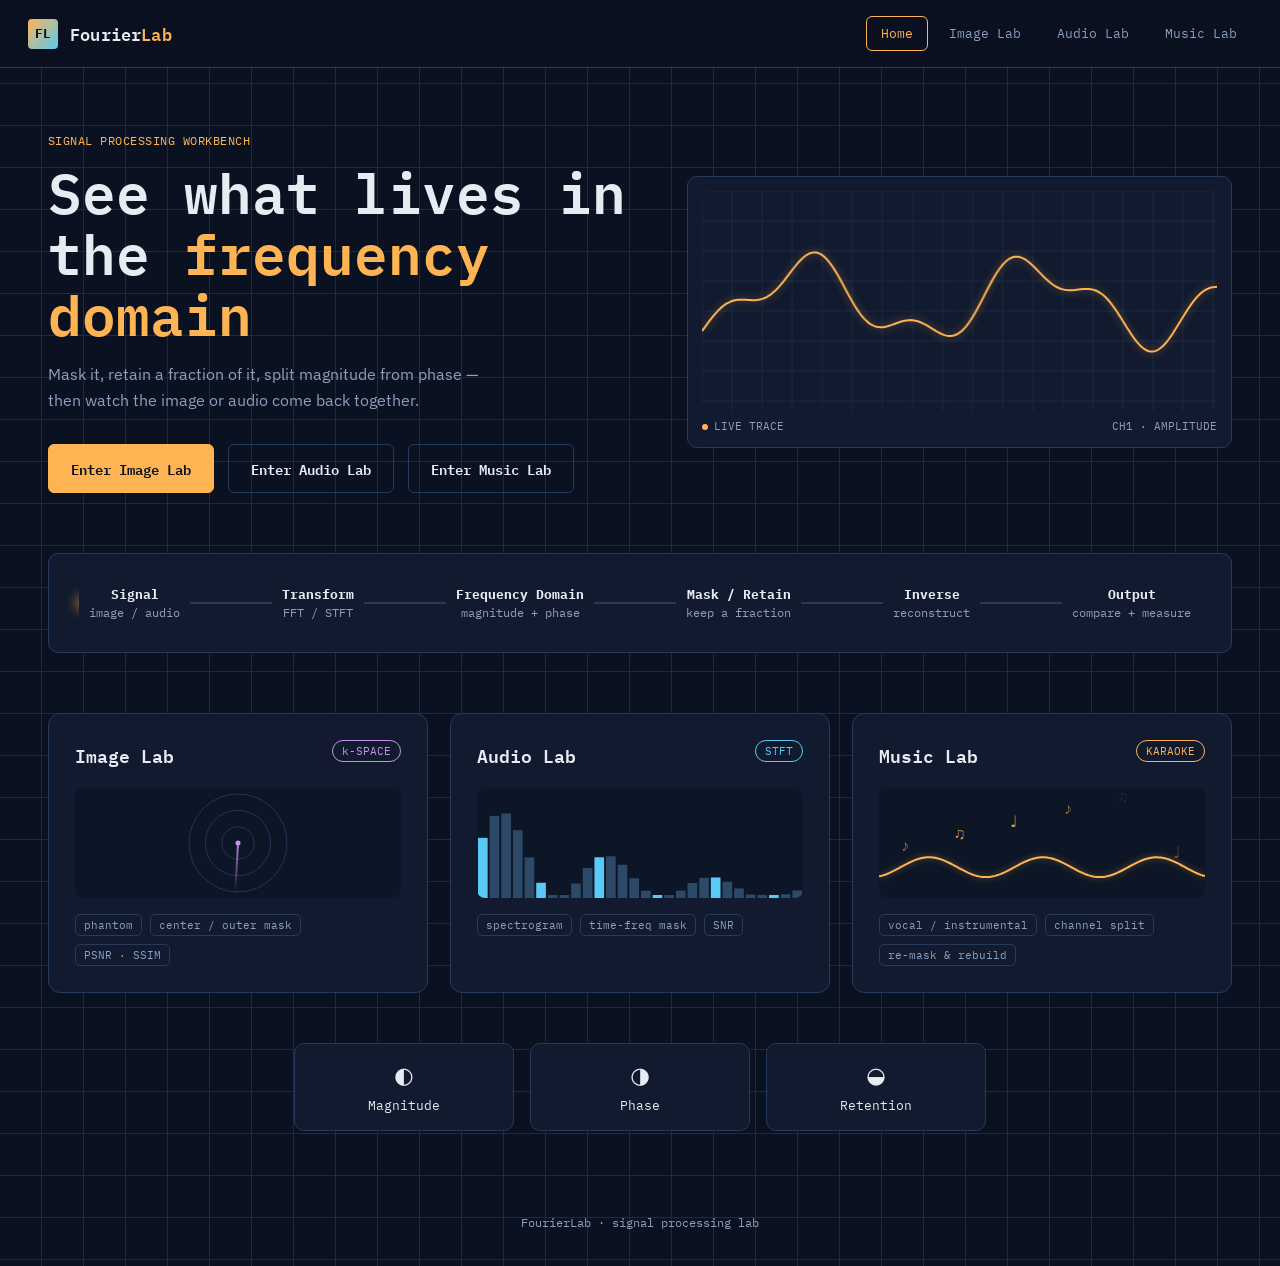
==== commit 23bd2886: "added image lab folders and files" ====
--- a/frontend/index.html
+++ b/frontend/index.html
@@ -36,6 +36,7 @@
       <div class="hero-actions">
         <a href="image-lab.html" class="btn btn-primary">Enter Image Lab</a>
         <a href="audio-lab.html" class="btn btn-ghost">Enter Audio Lab</a>
+        <a href="music-lab.html" class="btn btn-ghost">Enter Music Lab</a>
       </div>
     </div>
     <div class="scope-wrap">
--- a/frontend/css/style.css
+++ b/frontend/css/style.css
@@ -669,50 +669,19 @@
    Audio Lab - Retention plot layout
    ========================================================= */
 
+
 .retention-plots {
-    display: grid;
-    grid-template-columns: repeat(2, minmax(0, 1fr));
+    display: flex;
+    flex-direction: column;
     gap: 20px;
     width: 100%;
 }
 
 .retention-plot-card {
+    width: 100%;
     min-width: 0;
-    width: 100%;
     overflow: hidden;
 }
-
-.retention-plot-card > div:last-child {
-    width: 100%;
-    min-width: 0;
-}
-
-
-/* Prevent Plotly from overflowing its card */
-.retention-plot-card .js-plotly-plot,
-.retention-plot-card .plot-container,
-.retention-plot-card .svg-container {
-    max-width: 100%;
-}
-
-
-/* Smaller screens: stack retention plots */
-@media (max-width: 900px) {
-    .retention-plots {
-        grid-template-columns: 1fr;
-    }
-
-    .component-player-row {
-        flex-wrap: wrap;
-    }
-
-    .component-player-row .component-action {
-        min-width: 100%;
-    }
-}
-
-
-
 
 /* ================================
    RETENTION CONTROLS
@@ -723,7 +692,6 @@
     margin-bottom: 24px;
 }
 
-/* Strategy + fraction row */
 .retention-settings {
     display: grid;
     grid-template-columns: minmax(260px, 0.8fr) minmax(300px, 1.5fr);
@@ -732,7 +700,6 @@
     align-items: end;
 }
 
-/* Make fields fill their grid cells */
 .retention-settings .field {
     width: 100%;
     min-width: 0;
@@ -743,7 +710,6 @@
     width: 100%;
 }
 
-/* Buttons row */
 .retention-actions {
     display: grid;
     grid-template-columns: repeat(3, 1fr);
@@ -755,22 +721,6 @@
 .retention-actions .btn {
     width: 100%;
     justify-content: center;
-}
-
-
-/* Responsive */
-@media (max-width: 800px) {
-
-    .retention-settings {
-        grid-template-columns: 1fr;
-        gap: 16px;
-    }
-
-    .retention-actions {
-        grid-template-columns: 1fr;
-        gap: 12px;
-    }
-
 }
 
 
@@ -1150,6 +1100,27 @@
     justify-content: center;
 }
 
+/* Draw button */
+#drawRegionBtn {
+    padding: 7px 16px;
+    font-size: 0.76rem;
+    border: 1px solid var(--amber);
+    color: var(--amber);
+    background: transparent;
+    border-radius: 6px;
+    cursor: pointer;
+    font-family: var(--mono);
+    transition: background 0.15s, color 0.15s;
+}
+
+#drawRegionBtn:hover {
+    background: rgba(255, 180, 84, 0.08);
+}
+
+#drawRegionBtn.active {
+    background: var(--amber);
+    color: #0A1120;
+}
 
 /* =========================================================
    EMPTY / DISABLED EDITOR STATE
@@ -1234,7 +1205,78 @@
    MUSIC LAB
    ========================================================= */
 
-.music-stems-grid,
+/* ---- layout: sidebar + main content ---- */
+
+.music-layout {
+    display: flex;
+    min-height: calc(100vh - var(--header-h));
+}
+
+.music-sidebar {
+    width: 220px;
+    flex-shrink: 0;
+    background: var(--panel);
+    border-right: 1px solid var(--border);
+    padding: 22px 16px;
+    overflow-y: auto;
+}
+
+.music-content {
+    flex: 1;
+    min-width: 0;
+    padding: 36px 40px;
+}
+
+/* ---- sidebar file summary ---- */
+
+.music-sidebar-section {
+    margin-bottom: 18px;
+}
+
+.music-sidebar-row {
+    display: flex;
+    flex-direction: column;
+    gap: 2px;
+    margin-top: 8px;
+}
+
+.music-sidebar-label {
+    font-family: var(--mono);
+    font-size: 0.65rem;
+    text-transform: uppercase;
+    letter-spacing: 0.07em;
+    color: var(--text-dim);
+}
+
+.music-sidebar-value {
+    font-size: 0.78rem;
+    color: var(--text);
+    word-break: break-all;
+}
+
+.music-sidebar-mono {
+    font-family: var(--mono);
+    font-size: 0.7rem;
+    color: var(--amber);
+}
+
+/* ---- Separate tab: vertical stem stack ---- */
+
+.music-stems-stack {
+    display: flex;
+    flex-direction: column;
+    gap: 20px;
+    width: 100%;
+}
+
+.music-stem-row {
+    display: flex;
+    flex-direction: column;
+    min-width: 0;
+}
+
+/* ---- Mix tab: 2-column input grid ---- */
+
 .music-mixer-grid {
     display: grid;
     grid-template-columns: repeat(2, minmax(0, 1fr));
@@ -1242,12 +1284,6 @@
     width: 100%;
 }
 
-.music-stem-column {
-    display: flex;
-    flex-direction: column;
-    min-width: 0;
-}
-
 .upload-dropzone-sm {
     padding: 14px 12px;
 }
@@ -1256,9 +1292,133 @@
     grid-template-columns: repeat(2, 1fr);
 }
 
+/* ---- responsive ---- */
+
 @media (max-width: 900px) {
-    .music-stems-grid,
+    .music-sidebar {
+        display: none;
+    }
+
     .music-mixer-grid {
         grid-template-columns: 1fr;
     }
+}
+
+@media (max-width: 700px) {
+    .music-content {
+        padding: 20px 16px;
+    }
+}
+
+
+
+/* save modal */
+
+.save-modal-overlay {
+    position: fixed;
+    inset: 0;
+    background: rgba(6, 10, 20, 0.72);
+    backdrop-filter: blur(3px);
+    display: flex;
+    align-items: center;
+    justify-content: center;
+    z-index: 1000;
+}
+
+.save-modal-card {
+    position: relative;
+    width: 380px;
+    max-width: 90vw;
+    background: #0F1830;
+    border: 1px solid #1C2A44;
+    border-radius: 10px;
+    padding: 24px;
+    box-shadow: 0 12px 40px rgba(0, 0, 0, 0.5);
+}
+
+.save-modal-close {
+    position: absolute;
+    top: 10px;
+    right: 12px;
+    background: none;
+    border: none;
+    color: #8CA0BE;
+    font-size: 20px;
+    line-height: 1;
+    cursor: pointer;
+    padding: 4px;
+}
+
+.save-modal-close:hover {
+    color: #F5F7FA;
+}
+
+.save-modal-title {
+    font-family: "IBM Plex Mono", monospace;
+    font-size: 16px;
+    font-weight: 600;
+    color: #F5F7FA;
+    margin-bottom: 8px;
+}
+
+.save-modal-subtitle {
+    font-size: 13px;
+    color: #8CA0BE;
+    line-height: 1.5;
+    margin-bottom: 16px;
+}
+
+.save-modal-input {
+    width: 100%;
+    box-sizing: border-box;
+    background: #0A1224;
+    border: 1px solid #1C2A44;
+    border-radius: 6px;
+    padding: 8px 10px;
+    color: #F5F7FA;
+    font-family: "IBM Plex Mono", monospace;
+    font-size: 13px;
+    margin-top: 4px;
+}
+
+.save-modal-input:focus {
+    outline: none;
+    border-color: #4FD1C5;
+}
+
+.save-modal-actions {
+    display: flex;
+    justify-content: flex-end;
+    gap: 10px;
+    margin-top: 20px;
+}
+
+.save-modal-btn {
+    font-family: "IBM Plex Mono", monospace;
+    font-size: 13px;
+    padding: 8px 16px;
+    border-radius: 6px;
+    cursor: pointer;
+    border: 1px solid transparent;
+}
+
+.save-modal-btn-ghost {
+    background: transparent;
+    border-color: #1C2A44;
+    color: #8CA0BE;
+}
+
+.save-modal-btn-ghost:hover {
+    border-color: #4FD1C5;
+    color: #F5F7FA;
+}
+
+.save-modal-btn-primary {
+    background: #4FD1C5;
+    color: #071018;
+    font-weight: 600;
+}
+
+.save-modal-btn-primary:hover {
+    background: #6EE0D6;
 }
